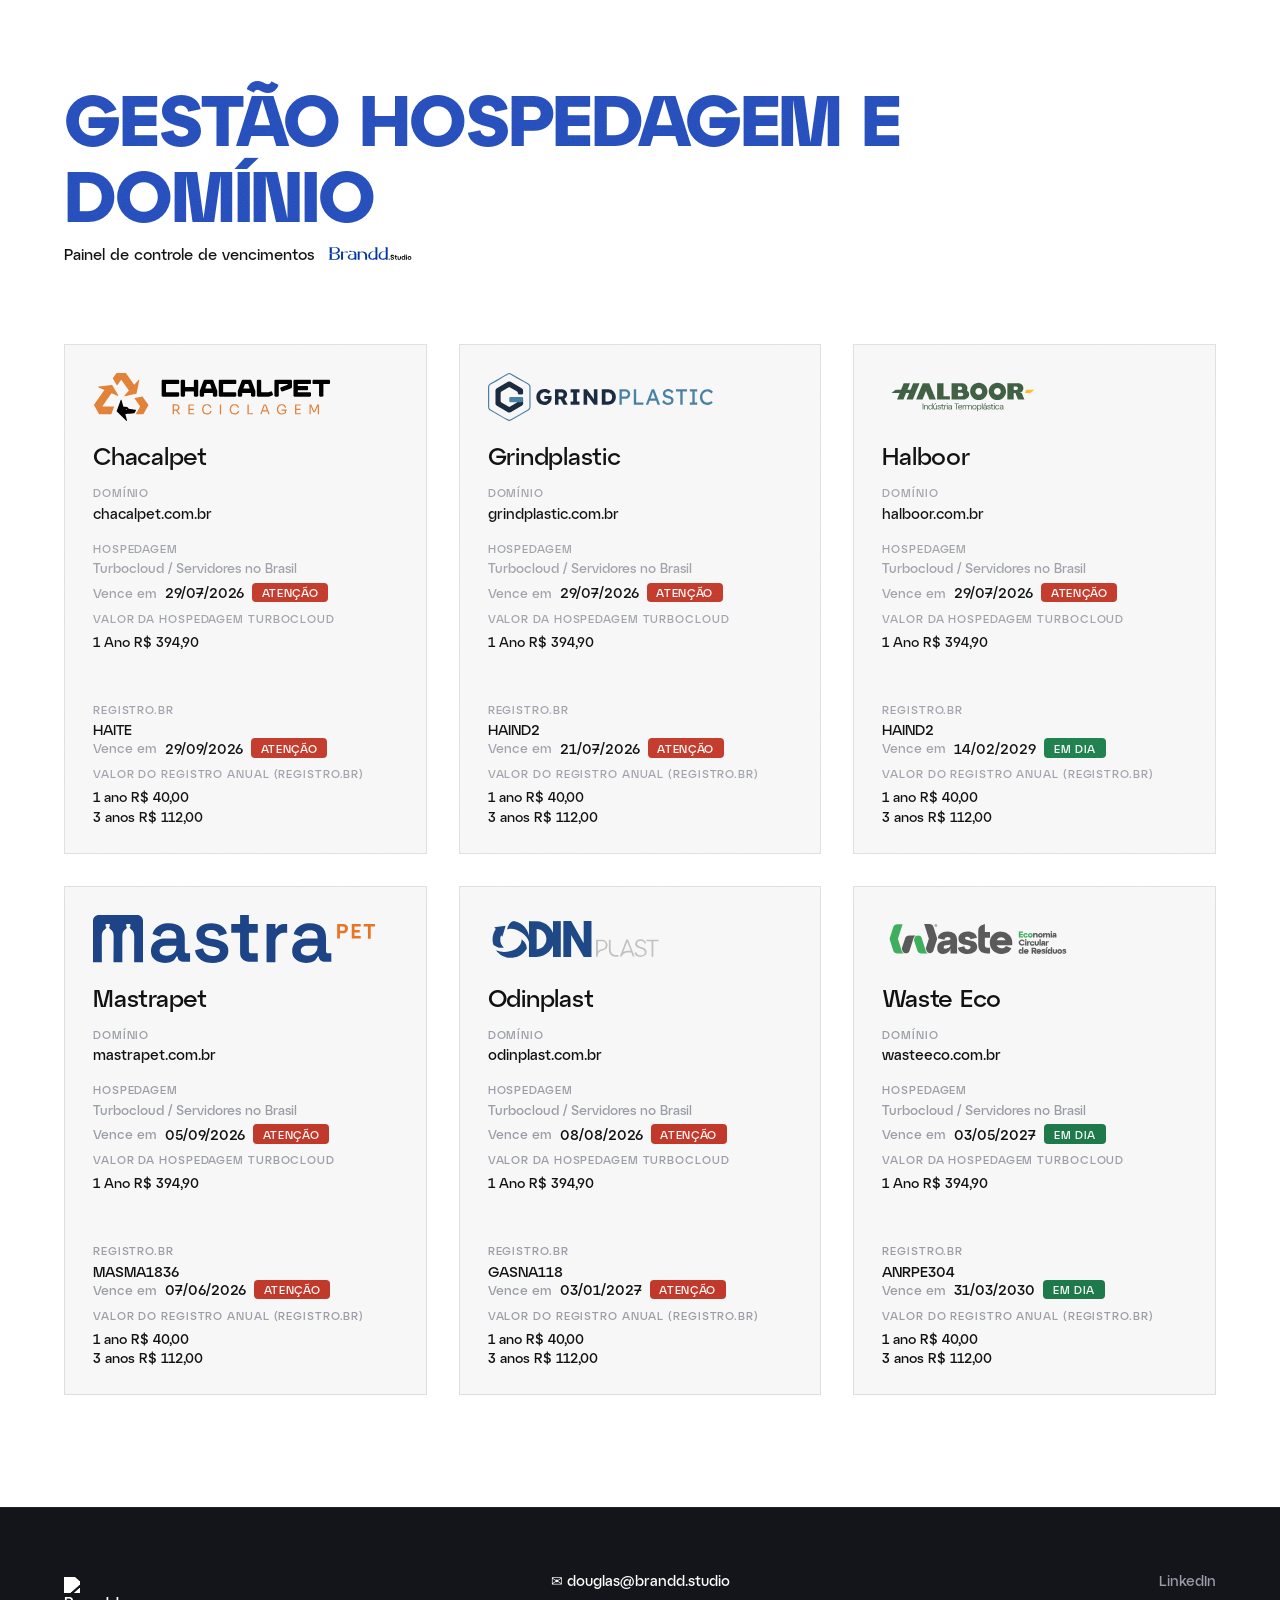
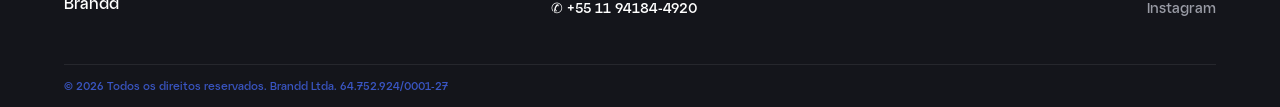
==== clientes/em8x4kq2f9j3r/gestao-hospedagem-dominios/index.html @ 2eb00e56 "Add files via upload" ====
<!DOCTYPE html>
<html lang="pt-BR">
<head>
<meta charset="UTF-8">
<meta name="viewport" content="width=device-width, initial-scale=1.0">
<title>Gestão Hospedagem e Domínio — Brandd Studio</title>
<link rel="stylesheet" href="styles.css">
</head>
<body>

<header class="page-header">
  <h1>Gestão Hospedagem e Domínio</h1>
  <p class="subtext">
    Painel de controle de vencimentos
    <img class="subtext-logo" src="../../../logo/brandd-logo.svg" alt="Brandd Studio">
  </p>
</header>

<main class="cards-grid">

  <article class="card" data-hosting="2026-07-29" data-registro="2026-09-29">
    <img class="card-logo" src="assets/chacalpet-logo.svg" alt="Chacalpet">
    <h2>Chacalpet</h2>
    <div class="field">
      <span class="label">Domínio</span>
      <span class="value">chacalpet.com.br</span>
    </div>
    <div class="field">
      <span class="label">Hospedagem</span>
      <span class="provider">Turbocloud / Servidores no Brasil</span>
      <span class="due-line">Vence em <span class="date">29/07/2026</span> <span class="badge badge-hosting"></span></span>
      <div class="price-block">
        <span class="label">Valor da Hospedagem TurboCloud</span>
        <span class="price-line">1 Ano <strong>R$ 394,90</strong></span>
      </div>
    </div>
    <div class="divider"></div>
    <div class="field">
      <span class="label">Registro.br</span>
      <span class="value">HAITE</span>
      <span class="due-line">Vence em <span class="date">29/09/2026</span> <span class="badge badge-registro"></span></span>
      <div class="price-block">
        <span class="label">Valor do Registro Anual (Registro.br)</span>
        <span class="price-line">1 ano <strong>R$ 40,00</strong></span>
        <span class="price-line">3 anos <strong>R$ 112,00</strong></span>
      </div>
    </div>
  </article>

  <article class="card" data-hosting="2026-07-29" data-registro="2026-07-21">
    <img class="card-logo" src="assets/grindplastic-logo.svg" alt="Grindplastic">
    <h2>Grindplastic</h2>
    <div class="field">
      <span class="label">Domínio</span>
      <span class="value">grindplastic.com.br</span>
    </div>
    <div class="field">
      <span class="label">Hospedagem</span>
      <span class="provider">Turbocloud / Servidores no Brasil</span>
      <span class="due-line">Vence em <span class="date">29/07/2026</span> <span class="badge badge-hosting"></span></span>
      <div class="price-block">
        <span class="label">Valor da Hospedagem TurboCloud</span>
        <span class="price-line">1 Ano <strong>R$ 394,90</strong></span>
      </div>
    </div>
    <div class="divider"></div>
    <div class="field">
      <span class="label">Registro.br</span>
      <span class="value">HAIND2</span>
      <span class="due-line">Vence em <span class="date">21/07/2026</span> <span class="badge badge-registro"></span></span>
      <div class="price-block">
        <span class="label">Valor do Registro Anual (Registro.br)</span>
        <span class="price-line">1 ano <strong>R$ 40,00</strong></span>
        <span class="price-line">3 anos <strong>R$ 112,00</strong></span>
      </div>
    </div>
  </article>

  <article class="card" data-hosting="2026-07-29" data-registro="2029-02-14">
    <img class="card-logo" src="assets/halboor-logo.svg" alt="Halboor">
    <h2>Halboor</h2>
    <div class="field">
      <span class="label">Domínio</span>
      <span class="value">halboor.com.br</span>
    </div>
    <div class="field">
      <span class="label">Hospedagem</span>
      <span class="provider">Turbocloud / Servidores no Brasil</span>
      <span class="due-line">Vence em <span class="date">29/07/2026</span> <span class="badge badge-hosting"></span></span>
      <div class="price-block">
        <span class="label">Valor da Hospedagem TurboCloud</span>
        <span class="price-line">1 Ano <strong>R$ 394,90</strong></span>
      </div>
    </div>
    <div class="divider"></div>
    <div class="field">
      <span class="label">Registro.br</span>
      <span class="value">HAIND2</span>
      <span class="due-line">Vence em <span class="date">14/02/2029</span> <span class="badge badge-registro"></span></span>
      <div class="price-block">
        <span class="label">Valor do Registro Anual (Registro.br)</span>
        <span class="price-line">1 ano <strong>R$ 40,00</strong></span>
        <span class="price-line">3 anos <strong>R$ 112,00</strong></span>
      </div>
    </div>
  </article>

  <article class="card" data-hosting="2026-09-05" data-registro="2026-06-07">
    <img class="card-logo" src="assets/mastrapet-logo.svg" alt="Mastrapet">
    <h2>Mastrapet</h2>
    <div class="field">
      <span class="label">Domínio</span>
      <span class="value">mastrapet.com.br</span>
    </div>
    <div class="field">
      <span class="label">Hospedagem</span>
      <span class="provider">Turbocloud / Servidores no Brasil</span>
      <span class="due-line">Vence em <span class="date">05/09/2026</span> <span class="badge badge-hosting"></span></span>
      <div class="price-block">
        <span class="label">Valor da Hospedagem TurboCloud</span>
        <span class="price-line">1 Ano <strong>R$ 394,90</strong></span>
      </div>
    </div>
    <div class="divider"></div>
    <div class="field">
      <span class="label">Registro.br</span>
      <span class="value">MASMA1836</span>
      <span class="due-line">Vence em <span class="date">07/06/2026</span> <span class="badge badge-registro"></span></span>
      <div class="price-block">
        <span class="label">Valor do Registro Anual (Registro.br)</span>
        <span class="price-line">1 ano <strong>R$ 40,00</strong></span>
        <span class="price-line">3 anos <strong>R$ 112,00</strong></span>
      </div>
    </div>
  </article>

  <article class="card" data-hosting="2026-08-08" data-registro="2027-01-03">
    <img class="card-logo" src="assets/odinplast-logo.svg" alt="Odinplast">
    <h2>Odinplast</h2>
    <div class="field">
      <span class="label">Domínio</span>
      <span class="value">odinplast.com.br</span>
    </div>
    <div class="field">
      <span class="label">Hospedagem</span>
      <span class="provider">Turbocloud / Servidores no Brasil</span>
      <span class="due-line">Vence em <span class="date">08/08/2026</span> <span class="badge badge-hosting"></span></span>
      <div class="price-block">
        <span class="label">Valor da Hospedagem TurboCloud</span>
        <span class="price-line">1 Ano <strong>R$ 394,90</strong></span>
      </div>
    </div>
    <div class="divider"></div>
    <div class="field">
      <span class="label">Registro.br</span>
      <span class="value">GASNA118</span>
      <span class="due-line">Vence em <span class="date">03/01/2027</span> <span class="badge badge-registro"></span></span>
      <div class="price-block">
        <span class="label">Valor do Registro Anual (Registro.br)</span>
        <span class="price-line">1 ano <strong>R$ 40,00</strong></span>
        <span class="price-line">3 anos <strong>R$ 112,00</strong></span>
      </div>
    </div>
  </article>

  <article class="card" data-hosting="2027-05-03" data-registro="2030-03-31">
    <img class="card-logo" src="assets/waste-eco-logo.svg" alt="Waste Eco">
    <h2>Waste Eco</h2>
    <div class="field">
      <span class="label">Domínio</span>
      <span class="value">wasteeco.com.br</span>
    </div>
    <div class="field">
      <span class="label">Hospedagem</span>
      <span class="provider">Turbocloud / Servidores no Brasil</span>
      <span class="due-line">Vence em <span class="date">03/05/2027</span> <span class="badge badge-hosting"></span></span>
      <div class="price-block">
        <span class="label">Valor da Hospedagem TurboCloud</span>
        <span class="price-line">1 Ano <strong>R$ 394,90</strong></span>
      </div>
    </div>
    <div class="divider"></div>
    <div class="field">
      <span class="label">Registro.br</span>
      <span class="value">ANRPE304</span>
      <span class="due-line">Vence em <span class="date">31/03/2030</span> <span class="badge badge-registro"></span></span>
      <div class="price-block">
        <span class="label">Valor do Registro Anual (Registro.br)</span>
        <span class="price-line">1 ano <strong>R$ 40,00</strong></span>
        <span class="price-line">3 anos <strong>R$ 112,00</strong></span>
      </div>
    </div>
  </article>

</main>

<footer class="site-footer">
  <div class="footer-top">
    <div class="footer-col footer-icon">
      <img src="../../../logo/icone-b.svg" width="64" height="auto" alt="Brandd">
    </div>
    <div class="footer-col footer-contact">
      <a href="mailto:douglas@brandd.studio">✉ douglas@brandd.studio</a>
      <a href="https://wa.me/5511941844920" target="_blank" rel="noopener">✆ +55 11 94184-4920</a>
    </div>
    <div class="footer-col footer-links">
      <a href="#" rel="noopener">LinkedIn</a>
      <a href="#" rel="noopener">Instagram</a>
    </div>
  </div>
  <div class="footer-bottom">
    <p>© 2026 Todos os direitos reservados. Brandd Ltda. 64.752.924/0001-27</p>
  </div>
</footer>

<script>
document.addEventListener('DOMContentLoaded', function () {
  function statusFor(dateStr) {
    var due = new Date(dateStr + 'T00:00:00');
    var today = new Date();
    today.setHours(0, 0, 0, 0);
    var diffDays = Math.round((due - today) / (1000 * 60 * 60 * 24));

    if (diffDays <= 60) {
      return { text: 'Atenção', bg: '#c0392b' };
    } else if (diffDays <= 120) {
      return { text: 'Em breve', bg: '#d4a017' };
    } else {
      return { text: 'Em dia', bg: '#1e7a4a' };
    }
  }

  document.querySelectorAll('.card').forEach(function (card) {
    var hosting = card.dataset.hosting;
    var registro = card.dataset.registro;

    var hostingBadge = card.querySelector('.badge-hosting');
    var registroBadge = card.querySelector('.badge-registro');

    var hostingStatus = statusFor(hosting);
    hostingBadge.textContent = hostingStatus.text;
    hostingBadge.style.backgroundColor = hostingStatus.bg;

    var registroStatus = statusFor(registro);
    registroBadge.textContent = registroStatus.text;
    registroBadge.style.backgroundColor = registroStatus.bg;
  });
});
</script>

</body>
</html>
---- clientes/em8x4kq2f9j3r/gestao-hospedagem-dominios/styles.css ----
@font-face {
  font-family: 'AtypDisplayTRIAL-Bold';
  src: url('../../../fonts/AtypBLDisplay-Bold.woff2') format('woff2');
  font-weight: 700;
  font-style: normal;
  font-display: swap;
}

@font-face {
  font-family: 'AtypDisplayTRIAL-Medium';
  src: url('../../../fonts/AtypBLDisplay-Medium.woff2') format('woff2');
  font-weight: 500;
  font-style: normal;
  font-display: swap;
}

:root {
  --blue: #254bb8;
  --blue-soft: #3a56c4;
  --ink: #14151b;
  --grey: #9a9ca6;
  --grey-light: #ececee;
  --white: #ffffff;
  --black: #111111;
  --radius: 8px;
  --pad-x: clamp(1.25rem, 5vw, 4rem);
  --font-display: 'AtypDisplayTRIAL-Bold', sans-serif;
  --font-medium: 'AtypDisplayTRIAL-Medium', sans-serif;
}

* {
  box-sizing: border-box;
}

html {
  background: var(--white);
}

body {
  margin: 0;
  background: var(--white);
  color: var(--black);
  font-family: var(--font-medium);
  position: relative;
}

body::after {
  content: '';
  position: fixed;
  inset: 0;
  pointer-events: none;
  z-index: 999;
  opacity: 0.3;
  mix-blend-mode: overlay;
  background-image: url("data:image/svg+xml;utf8,<svg xmlns='http://www.w3.org/2000/svg' width='160' height='160'><filter id='n'><feTurbulence type='fractalNoise' baseFrequency='0.85' numOctaves='3' stitchTiles='stitch'/></filter><rect width='100%25' height='100%25' filter='url(%23n)'/></svg>");
  background-repeat: repeat;
}

img {
  display: block;
  max-width: 100%;
}

/* Header */

.page-header {
  background: var(--white);
  padding: clamp(3rem, 8vw, 5rem) var(--pad-x);
}

.page-header h1 {
  margin: 0 0 0.75rem;
  font-family: var(--font-display);
  text-transform: uppercase;
  letter-spacing: -0.03em;
  font-size: clamp(2.2rem, 6vw, 4.5rem);
  color: var(--blue);
  line-height: 1.05;
}

.page-header .subtext {
  margin: 0;
  font-size: 0.95rem;
  color: var(--black);
  display: flex;
  align-items: center;
  gap: 0.6rem;
}

.subtext-logo {
  height: 1.32rem;
  width: auto;
}

/* Cards grid */

.cards-grid {
  background: var(--white);
  padding: 0 var(--pad-x) clamp(4rem, 10vw, 7rem);
  display: grid;
  grid-template-columns: 1fr;
  gap: clamp(1.25rem, 3vw, 2rem);
}

@media (min-width: 580px) {
  .cards-grid {
    grid-template-columns: repeat(2, 1fr);
  }
}

@media (min-width: 900px) {
  .cards-grid {
    grid-template-columns: repeat(3, 1fr);
  }
}

.card {
  background: rgba(0, 0, 0, 0.03);
  border: 1px solid rgba(0, 0, 0, 0.1);
  border-radius: 0;
  padding: clamp(1.25rem, 3vw, 1.75rem);
  display: flex;
  flex-direction: column;
  align-items: flex-start;
}

.card-logo {
  height: 48px;
  width: auto;
  object-fit: contain;
  object-position: left;
  align-self: flex-start;
  margin-left: 0;
  margin-bottom: 1.25rem;
}

.card h2 {
  font-family: var(--font-medium);
  font-weight: normal;
  font-size: clamp(1.2rem, 2.5vw, 1.5rem);
  color: var(--black);
  letter-spacing: -0.01em;
  margin: 0 0 1rem;
}

.field {
  display: flex;
  flex-direction: column;
  margin-bottom: 1.25rem;
}

.field:last-child {
  margin-bottom: 0;
}

.label {
  font-size: 0.7rem;
  color: var(--grey);
  text-transform: uppercase;
  letter-spacing: 0.08em;
  margin-bottom: 0.35rem;
}

.value {
  font-size: 0.9rem;
  color: var(--black);
}

.provider {
  font-size: 0.82rem;
  color: var(--grey);
  margin-bottom: 0.4rem;
}

.due-line {
  font-size: 0.8rem;
  color: var(--grey);
  display: flex;
  align-items: center;
  gap: 0.5rem;
  flex-wrap: wrap;
}

.due-line .date {
  font-family: var(--font-medium);
  font-size: 0.9rem;
  color: var(--black);
}

.divider {
  border-top: 1px solid rgba(0, 0, 0, 0.1);
  margin: 1rem 0;
}

.price-block {
  margin-top: 0.6rem;
  display: flex;
  flex-direction: column;
  gap: 0.15rem;
}

.price-line {
  font-size: 0.85rem;
  color: var(--black);
}

.price-line strong {
  font-family: var(--font-medium);
  font-weight: normal;
}

.badge {
  display: inline-block;
  padding: 0.2rem 0.6rem;
  border-radius: 4px;
  font-size: 0.7rem;
  text-transform: uppercase;
  letter-spacing: 0.06em;
  color: var(--white);
}

/* Footer */

.site-footer {
  background: var(--ink);
  border-top: 1px solid rgba(255, 255, 255, 0.06);
  padding: clamp(2.5rem, 6vw, 4rem) var(--pad-x) 0;
}

.footer-top {
  display: grid;
  grid-template-columns: 1fr auto 1fr;
  align-items: center;
  gap: 1.5rem;
}

.footer-icon img {
  width: 64px;
  height: auto;
  filter: brightness(0) invert(1);
}

.footer-contact {
  display: flex;
  flex-direction: column;
  align-items: flex-start;
  gap: 0.6rem;
  text-align: left;
  font-size: 0.9rem;
  color: var(--white);
}

.footer-contact a {
  color: var(--white);
  text-decoration: none;
}

.footer-contact a:hover {
  color: var(--blue-soft);
}

.footer-links {
  display: flex;
  flex-direction: column;
  align-items: flex-end;
  gap: 0.6rem;
}

.footer-links a {
  color: var(--grey);
  text-decoration: none;
  font-size: 0.9rem;
}

.footer-links a:hover {
  color: var(--white);
}

.footer-bottom {
  border-top: 1px solid rgba(255, 255, 255, 0.08);
  padding: 0.9rem 0;
  margin-top: clamp(2rem, 5vw, 3rem);
}

.footer-bottom p {
  margin: 0;
  font-size: 0.7rem;
  color: var(--blue-soft);
}

@media (max-width: 768px) {
  .footer-top {
    display: flex;
    flex-direction: column;
    align-items: flex-start;
    text-align: left;
  }

  .footer-contact,
  .footer-links {
    align-items: flex-start;
    text-align: left;
  }
}
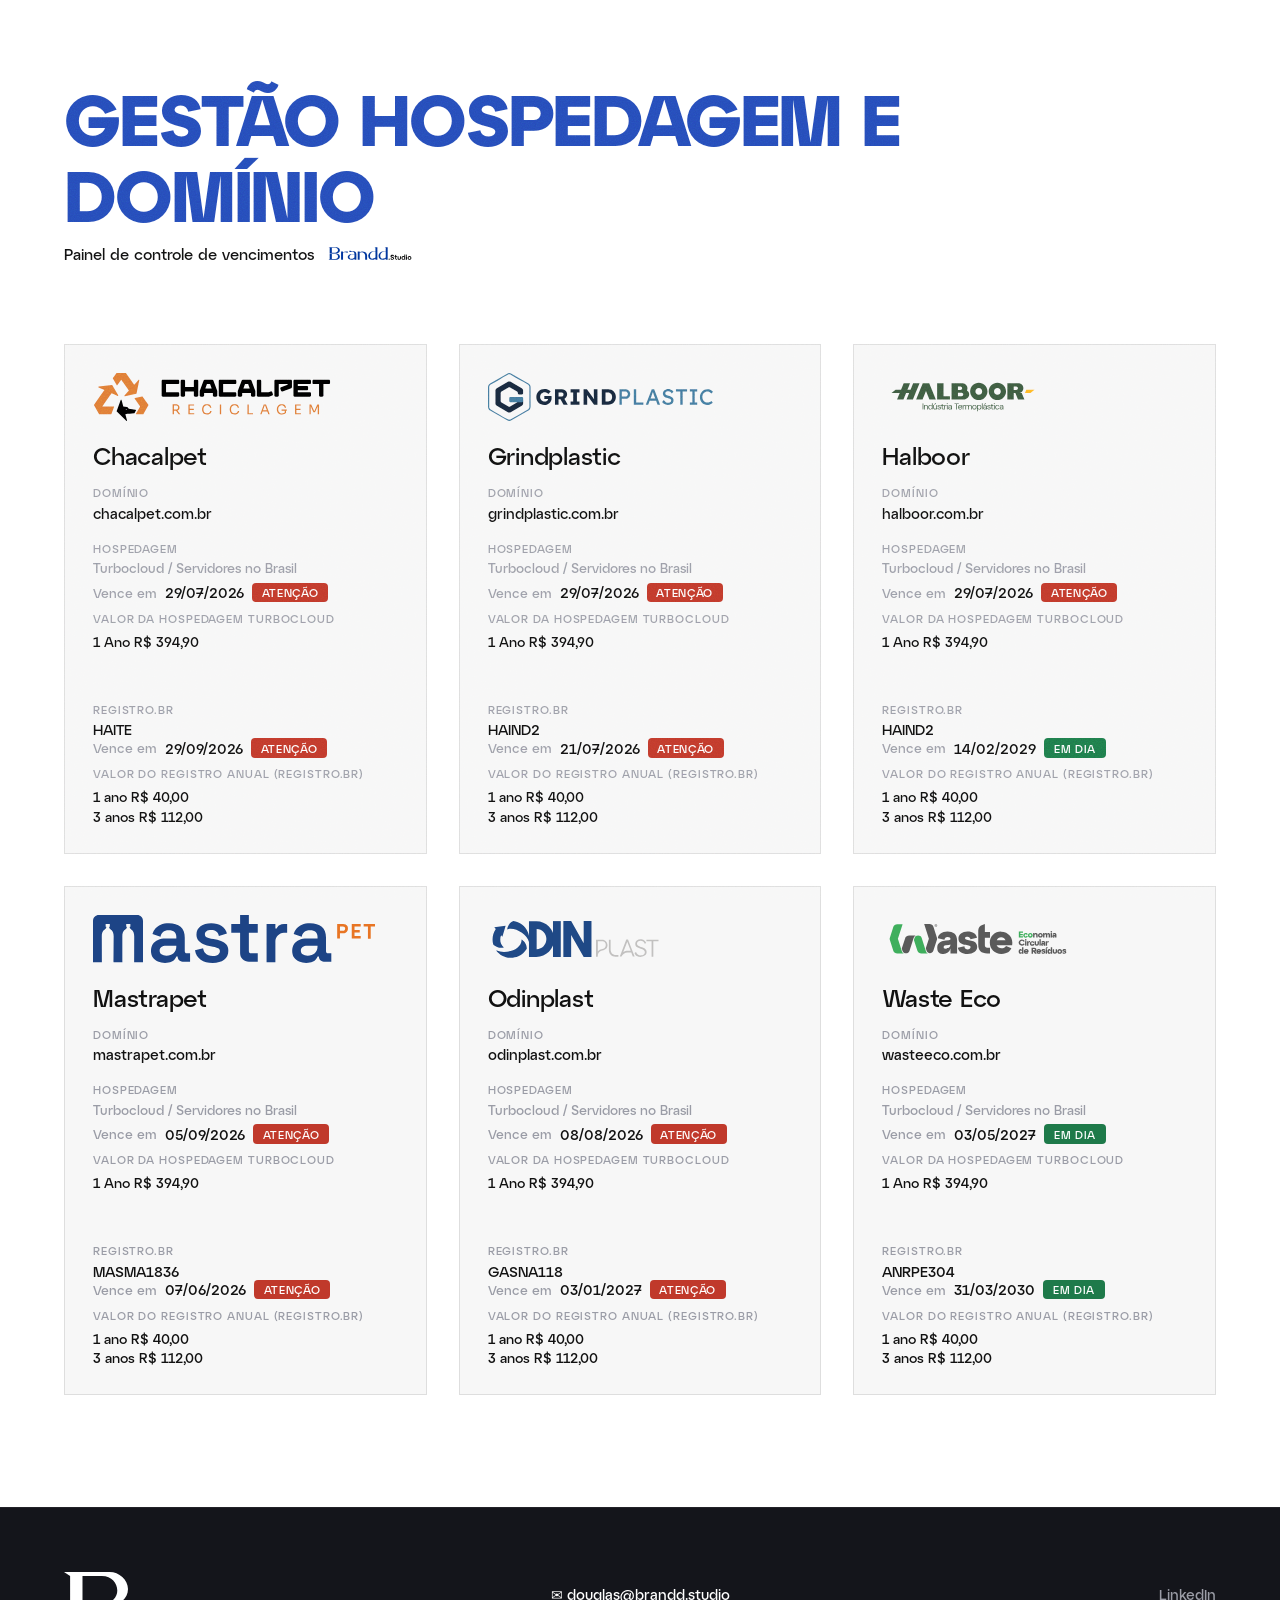
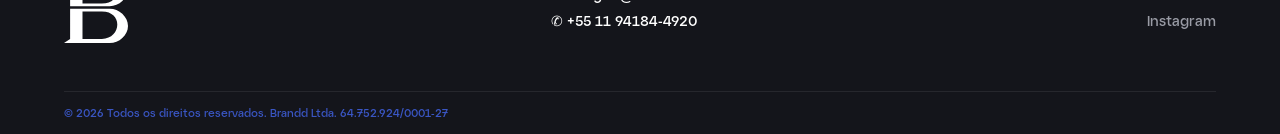
==== commit cceb9de7: "Correção ícone B do rodapé" ====
--- a/clientes/em8x4kq2f9j3r/gestao-hospedagem-dominios/index.html
+++ b/clientes/em8x4kq2f9j3r/gestao-hospedagem-dominios/index.html
@@ -197,7 +197,7 @@
 <footer class="site-footer">
   <div class="footer-top">
     <div class="footer-col footer-icon">
-      <img src="../../../logo/icone-b.svg" width="64" height="auto" alt="Brandd">
+      <img src="../../../assets/icone-b.svg" width="64" height="auto" alt="Brandd">
     </div>
     <div class="footer-col footer-contact">
       <a href="mailto:douglas@brandd.studio">✉ douglas@brandd.studio</a>
